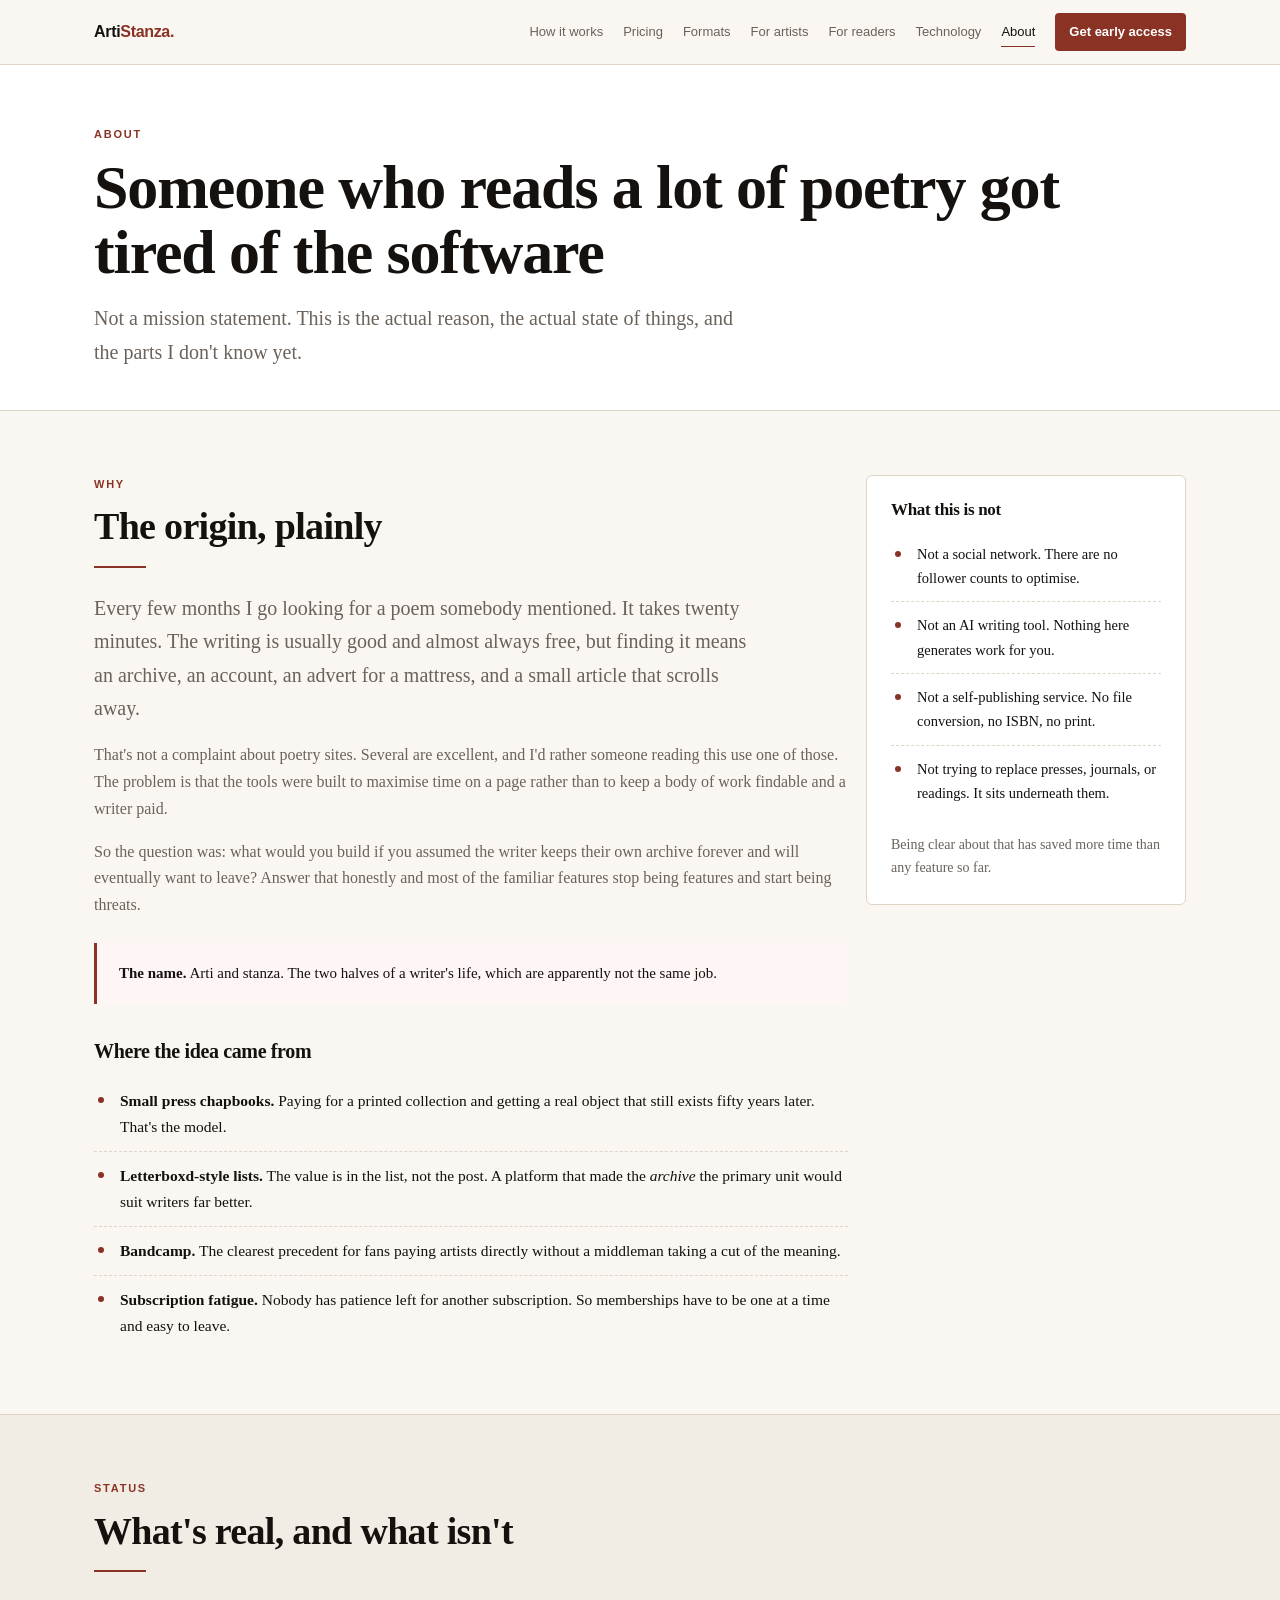
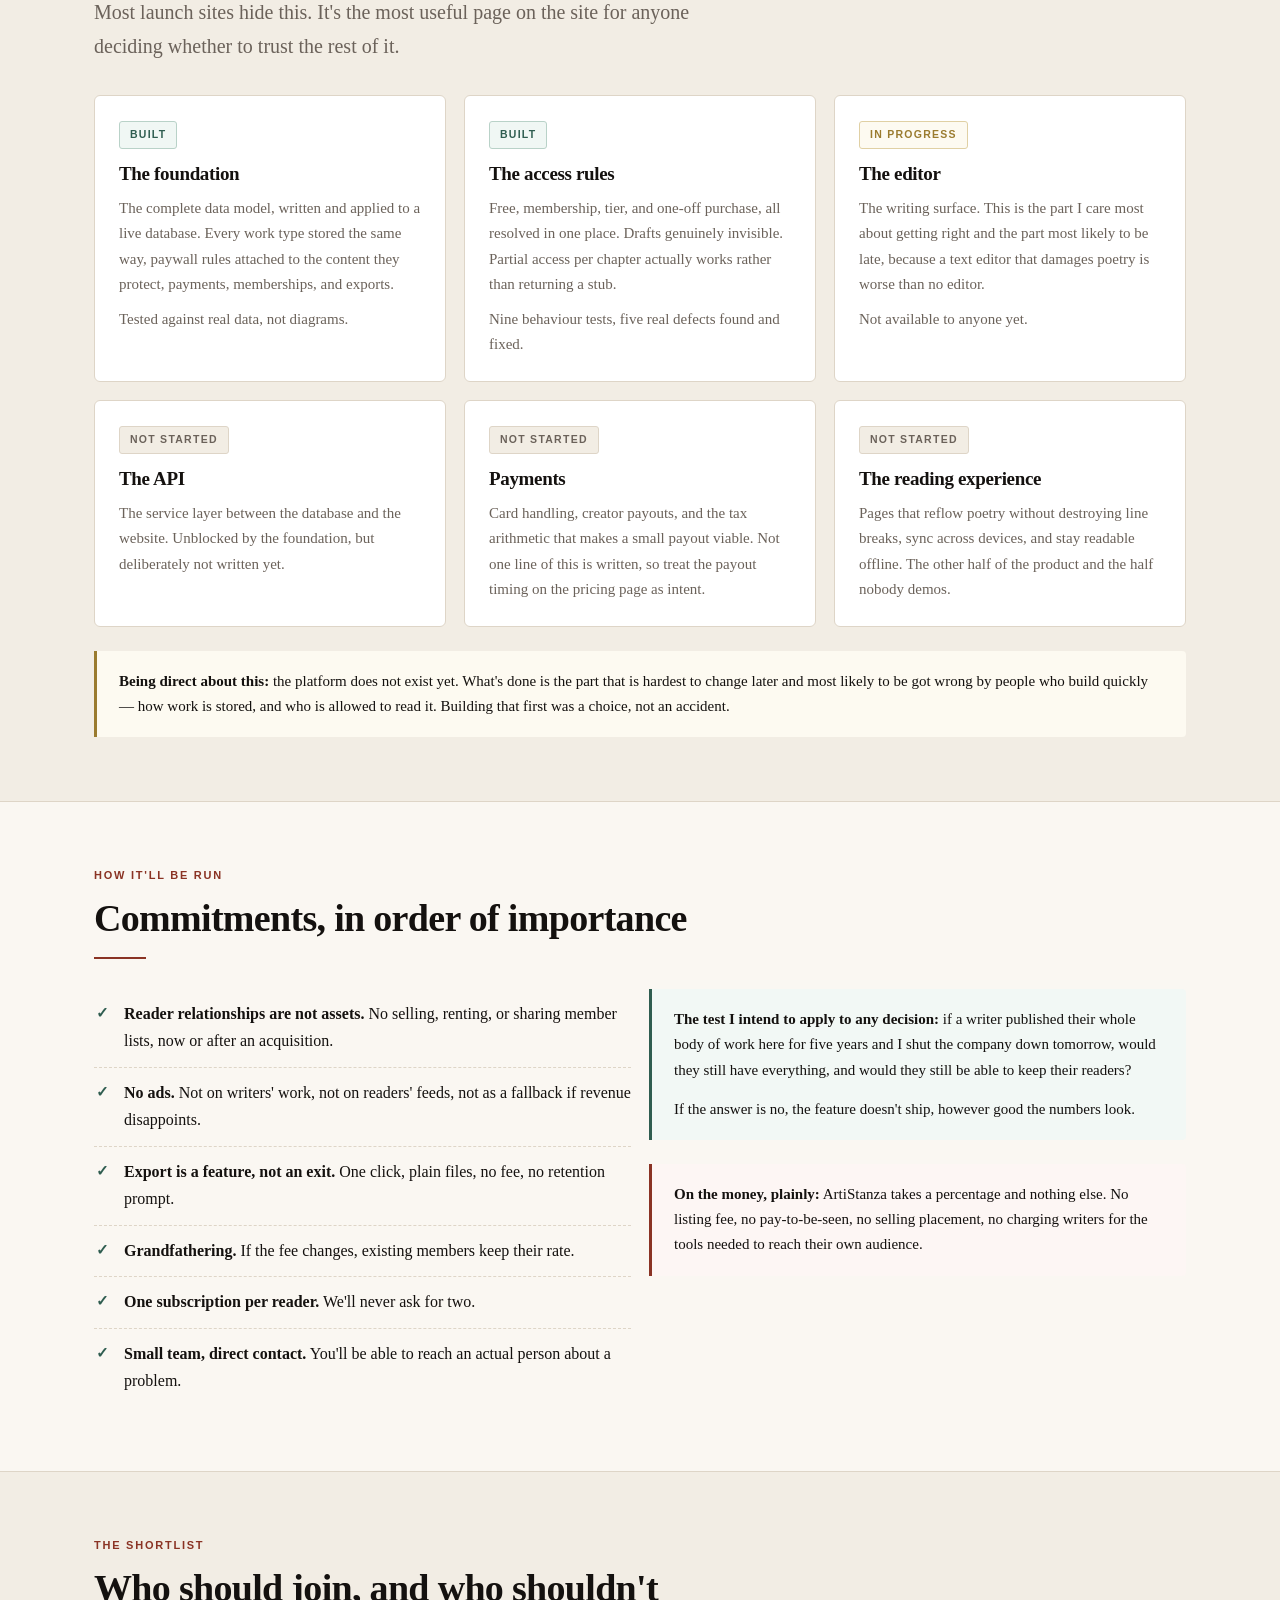
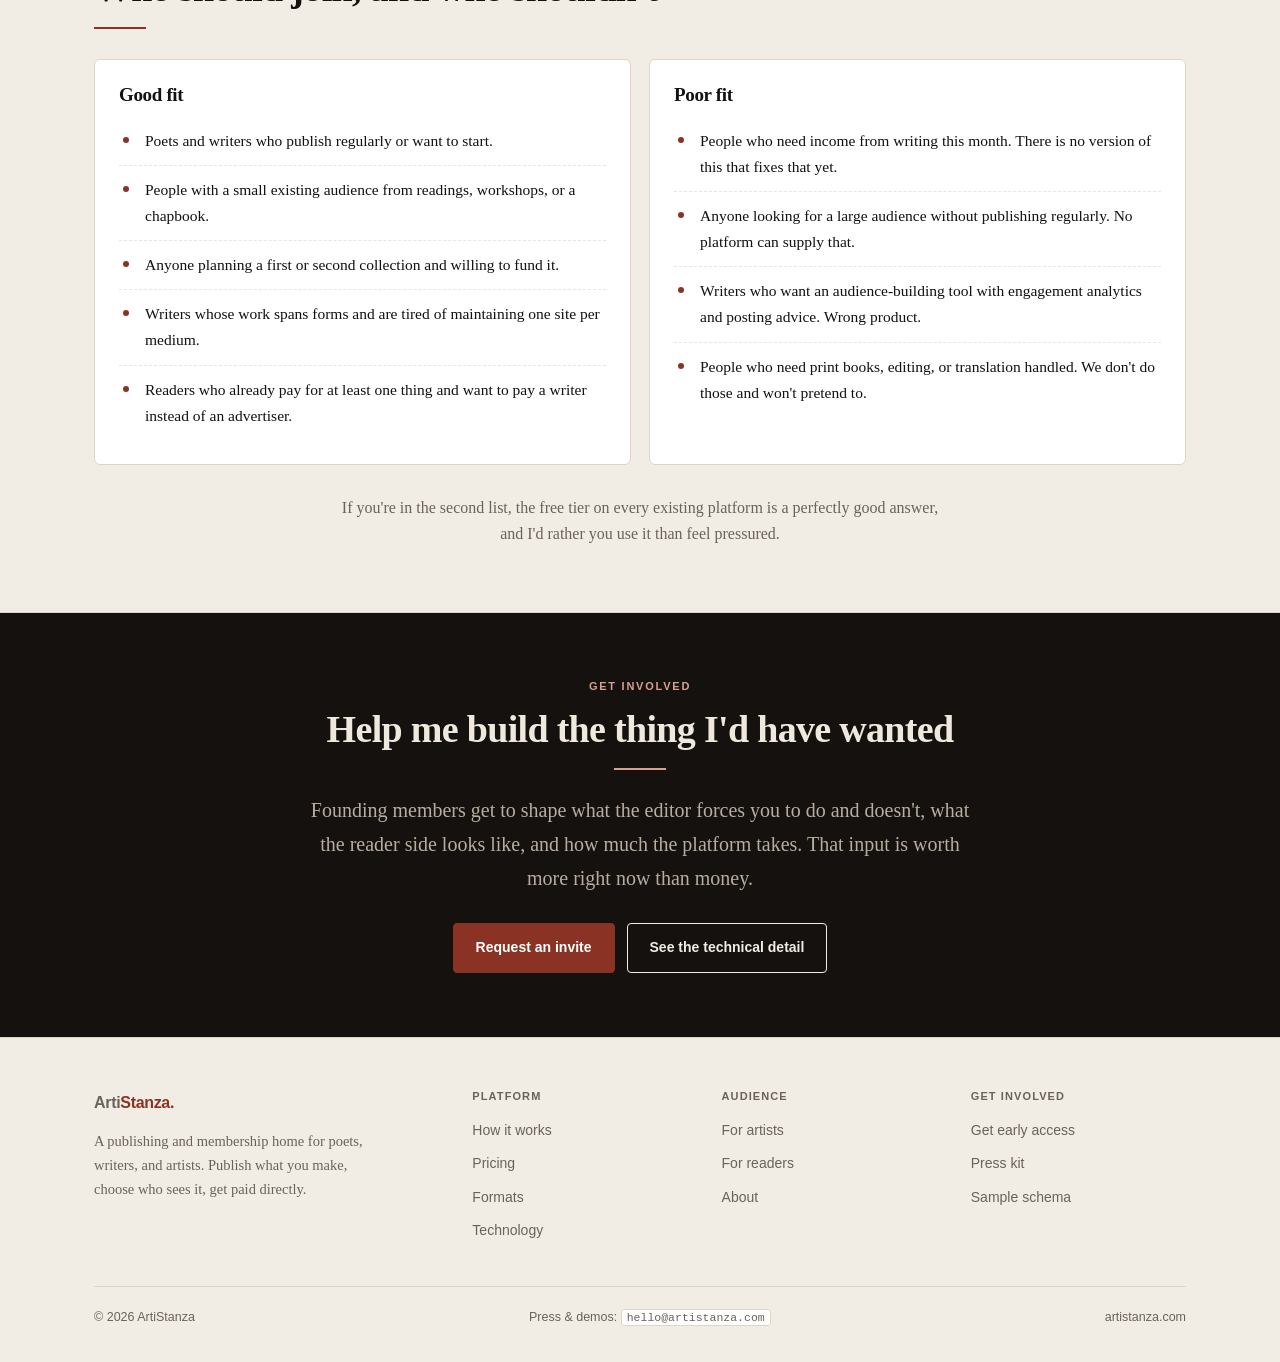
==== about.html @ 1e9b80c8 "upload" ====
<!DOCTYPE html>
<html lang="en">
<head>
<meta charset="utf-8">
<meta name="viewport" content="width=device-width, initial-scale=1">
<title>About — ArtiStanza</title>
<meta name="description" content="Why ArtiStanza exists, what has already been built, and what is not built yet.">
<link rel="stylesheet" href="assets/css/site.css">
<link rel="icon" href="data:image/svg+xml,<svg xmlns='http://www.w3.org/2000/svg' viewBox='0 0 32 32'><rect width='32' height='32' rx='6' fill='%2314110f'/><text x='16' y='23' font-family='Georgia,serif' font-size='20' fill='%23faf7f2' text-anchor='middle'>A</text></svg>">
</head>
<body>
<a class="skip" href="#main">Skip to content</a>

<header class="site-head">
  <div class="wrap head-inner">
    <a class="logo" href="index.html">Arti<span>Stanza</span><span class="dot">.</span></a>
    <button class="nav-toggle" aria-expanded="false" aria-controls="primary-nav">Menu</button>
    <nav class="primary" id="primary-nav" aria-label="Primary">
      <a href="how-it-works.html">How it works</a>
      <a href="pricing.html">Pricing</a>
      <a href="formats.html">Formats</a>
      <a href="for-artists.html">For artists</a>
      <a href="for-readers.html">For readers</a>
      <a href="technology.html">Technology</a>
      <a href="about.html">About</a>
      <a class="nav-cta" href="contact.html">Get early access</a>
    </nav>
  </div>
</header>

<main id="main">

  <section class="page-head">
    <div class="wrap">
      <p class="eyebrow">About</p>
      <h1>Someone who reads a lot of poetry got tired of the software</h1>
      <p class="lede">
        Not a mission statement. This is the actual reason, the actual state of things,
        and the parts I don't know yet.
      </p>
    </div>
  </section>

  <section class="section">
    <div class="wrap">
      <div class="grid g-side">
        <div>
          <p class="eyebrow">Why</p>
          <h2>The origin, plainly</h2>
          <div class="rule"></div>
          <p class="lede">
            Every few months I go looking for a poem somebody mentioned. It takes twenty
            minutes. The writing is usually good and almost always free, but finding it
            means an archive, an account, an advert for a mattress, and a small article
            that scrolls away.
          </p>
          <p class="muted">
            That's not a complaint about poetry sites. Several are excellent, and I'd
            rather someone reading this use one of those. The problem is that the tools
            were built to maximise time on a page rather than to keep a body of work
            findable and a writer paid.
          </p>
          <p class="muted">
            So the question was: what would you build if you assumed the writer keeps
            their own archive forever and will eventually want to leave? Answer that
            honestly and most of the familiar features stop being features and start
            being threats.
          </p>
          <div class="note">
            <p><b>The name.</b> Arti and stanza. The two halves of a writer's life, which
            are apparently not the same job.</p>
          </div>

          <h3 style="margin-top:36px">Where the idea came from</h3>
          <ul class="tight" style="margin-top:14px">
            <li><b>Small press chapbooks.</b> Paying for a printed collection and getting
              a real object that still exists fifty years later. That's the model.</li>
            <li><b>Letterboxd-style lists.</b> The value is in the list, not the post. A
              platform that made the <i>archive</i> the primary unit would suit writers
              far better.</li>
            <li><b>Bandcamp.</b> The clearest precedent for fans paying artists directly
              without a middleman taking a cut of the meaning.</li>
            <li><b>Subscription fatigue.</b> Nobody has patience left for another
              subscription. So memberships have to be one at a time and easy to leave.</li>
          </ul>
        </div>

        <aside class="aside">
          <h3>What this is not</h3>
          <ul class="tight" style="margin-top:10px;font-size:14.5px">
            <li>Not a social network. There are no follower counts to optimise.</li>
            <li>Not an AI writing tool. Nothing here generates work for you.</li>
            <li>Not a self-publishing service. No file conversion, no ISBN, no print.</li>
            <li>Not trying to replace presses, journals, or readings. It sits underneath
              them.</li>
          </ul>
          <p class="small muted" style="margin-top:16px">
            Being clear about that has saved more time than any feature so far.
          </p>
        </aside>
      </div>
    </div>
  </section>

  <!-- ============ STATE OF BUILD ============ -->
  <section class="section section-alt">
    <div class="wrap">
      <p class="eyebrow">Status</p>
      <h2>What's real, and what isn't</h2>
      <div class="rule"></div>
      <p class="lede">
        Most launch sites hide this. It's the most useful page on the site for anyone
        deciding whether to trust the rest of it.
      </p>

      <div class="grid g3" style="margin-top:32px">
        <div class="card">
          <div class="tick done">Built</div>
          <h3>The foundation</h3>
          <p>The complete data model, written and applied to a live database. Every work
             type stored the same way, paywall rules attached to the content they
             protect, payments, memberships, and exports.</p>
          <p class="small muted" style="margin-top:10px">Tested against real data, not
             diagrams.</p>
        </div>
        <div class="card">
          <div class="tick done">Built</div>
          <h3>The access rules</h3>
          <p>Free, membership, tier, and one-off purchase, all resolved in one place.
             Drafts genuinely invisible. Partial access per chapter actually works rather
             than returning a stub.</p>
          <p class="small muted" style="margin-top:10px">Nine behaviour tests, five real
             defects found and fixed.</p>
        </div>
        <div class="card">
          <div class="tick doing">In progress</div>
          <h3>The editor</h3>
          <p>The writing surface. This is the part I care most about getting right and
             the part most likely to be late, because a text editor that damages poetry is
             worse than no editor.</p>
          <p class="small muted" style="margin-top:10px">Not available to anyone yet.</p>
        </div>
        <div class="card">
          <div class="tick todo">Not started</div>
          <h3>The API</h3>
          <p>The service layer between the database and the website. Unblocked by the
             foundation, but deliberately not written yet.</p>
        </div>
        <div class="card">
          <div class="tick todo">Not started</div>
          <h3>Payments</h3>
          <p>Card handling, creator payouts, and the tax arithmetic that makes a small
             payout viable. Not one line of this is written, so treat the payout timing
             on the pricing page as intent.</p>
        </div>
        <div class="card">
          <div class="tick todo">Not started</div>
          <h3>The reading experience</h3>
          <p>Pages that reflow poetry without destroying line breaks, sync across devices,
             and stay readable offline. The other half of the product and the half nobody
             demos.</p>
        </div>
      </div>

      <div class="note gold">
        <p><b>Being direct about this:</b> the platform does not exist yet. What's done
        is the part that is hardest to change later and most likely to be got wrong by
        people who build quickly &mdash; how work is stored, and who is allowed to read
        it. Building that first was a choice, not an accident.</p>
      </div>
    </div>
  </section>

  <!-- ============ PRINCIPLES ============ -->
  <section class="section">
    <div class="wrap">
      <p class="eyebrow">How it'll be run</p>
      <h2>Commitments, in order of importance</h2>
      <div class="rule"></div>
      <div class="grid g2" style="margin-top:30px">
        <div>
          <ul class="rules">
            <li><b>Reader relationships are not assets.</b> No selling, renting, or
              sharing member lists, now or after an acquisition.</li>
            <li><b>No ads.</b> Not on writers' work, not on readers' feeds, not as a
              fallback if revenue disappoints.</li>
            <li><b>Export is a feature, not an exit.</b> One click, plain files, no fee,
              no retention prompt.</li>
            <li><b>Grandfathering.</b> If the fee changes, existing members keep their
              rate.</li>
            <li><b>One subscription per reader.</b> We'll never ask for two.</li>
            <li><b>Small team, direct contact.</b> You'll be able to reach an actual
              person about a problem.</li>
          </ul>
        </div>
        <div>
          <div class="note green" style="margin-top:0">
            <p><b>The test I intend to apply to any decision:</b> if a writer published
            their whole body of work here for five years and I shut the company down
            tomorrow, would they still have everything, and would they still be able to
            keep their readers?</p>
            <p style="margin-top:14px">If the answer is no, the feature doesn't ship,
            however good the numbers look.</p>
          </div>
          <div class="note">
            <p><b>On the money, plainly:</b> ArtiStanza takes a percentage and nothing
            else. No listing fee, no pay-to-be-seen, no selling placement, no charging
            writers for the tools needed to reach their own audience.</p>
          </div>
        </div>
      </div>
    </div>
  </section>

  <!-- ============ WHO THIS IS FOR ============ -->
  <section class="section section-alt">
    <div class="wrap">
      <p class="eyebrow">The shortlist</p>
      <h2>Who should join, and who shouldn't</h2>
      <div class="rule"></div>
      <div class="grid g2" style="margin-top:30px">
        <div class="card">
          <h3>Good fit</h3>
          <ul class="tight" style="margin-top:12px">
            <li>Poets and writers who publish regularly or want to start.</li>
            <li>People with a small existing audience from readings, workshops, or a
              chapbook.</li>
            <li>Anyone planning a first or second collection and willing to fund it.</li>
            <li>Writers whose work spans forms and are tired of maintaining one site per
              medium.</li>
            <li>Readers who already pay for at least one thing and want to pay a writer
              instead of an advertiser.</li>
          </ul>
        </div>
        <div class="card">
          <h3>Poor fit</h3>
          <ul class="tight" style="margin-top:12px">
            <li>People who need income from writing this month. There is no version of
              this that fixes that yet.</li>
            <li>Anyone looking for a large audience without publishing regularly. No
              platform can supply that.</li>
            <li>Writers who want an audience-building tool with engagement analytics and
              posting advice. Wrong product.</li>
            <li>People who need print books, editing, or translation handled. We don't
              do those and won't pretend to.</li>
          </ul>
        </div>
      </div>
      <p class="muted center" style="margin-top:30px;max-width:620px;margin-left:auto;margin-right:auto">
        If you're in the second list, the free tier on every existing platform is a
        perfectly good answer, and I'd rather you use it than feel pressured.
      </p>
    </div>
  </section>

  <!-- ============ CTA ============ -->
  <section class="section section-ink">
    <div class="wrap narrow center">
      <p class="eyebrow" style="justify-content:center">Get involved</p>
      <h2>Help me build the thing I'd have wanted</h2>
      <div class="rule" style="margin-left:auto;margin-right:auto"></div>
      <p class="lede muted" style="margin:0 auto 28px">
        Founding members get to shape what the editor forces you to do and doesn't, what
        the reader side looks like, and how much the platform takes. That input is worth
        more right now than money.
      </p>
      <div class="btn-row" style="justify-content:center">
        <a class="btn" href="contact.html">Request an invite</a>
        <a class="btn ghost" href="technology.html" style="color:#f3ece2;border-color:#f3ece2">See the technical detail</a>
      </div>
    </div>
  </section>

</main>

<footer class="site-foot">
  <div class="wrap">
    <div class="foot-grid">
      <div class="foot-col">
        <a class="logo" href="index.html">Arti<span>Stanza</span><span class="dot">.</span></a>
        <p class="foot-about">
          A publishing and membership home for poets, writers, and artists. Publish what
          you make, choose who sees it, get paid directly.
        </p>
      </div>
      <div class="foot-col">
        <h4>Platform</h4>
        <ul>
          <li><a href="how-it-works.html">How it works</a></li>
          <li><a href="pricing.html">Pricing</a></li>
          <li><a href="formats.html">Formats</a></li>
          <li><a href="technology.html">Technology</a></li>
        </ul>
      </div>
      <div class="foot-col">
        <h4>Audience</h4>
        <ul>
          <li><a href="for-artists.html">For artists</a></li>
          <li><a href="for-readers.html">For readers</a></li>
          <li><a href="about.html">About</a></li>
        </ul>
      </div>
      <div class="foot-col">
        <h4>Get involved</h4>
        <ul>
          <li><a href="contact.html">Get early access</a></li>
          <li><a href="contact.html">Press kit</a></li>
          <li><a href="technology.html">Sample schema</a></li>
        </ul>
      </div>
    </div>
    <div class="foot-bottom">
      <div>&copy; 2026 ArtiStanza</div>
      <div>Press &amp; demos: <span class="kbd">hello@artistanza.com</span></div>
      <div>artistanza.com</div>
    </div>
  </div>
</footer>

<script src="assets/js/site.js"></script>
</body>
</html>
---- assets/css/site.css ----
/* ==========================================================================
   ArtiStanza — shared design system
   One stylesheet for every page. No frameworks, no build step.
   ========================================================================== */

:root {
  --ink:      #14110f;
  --paper:    #faf7f2;
  --paper-2:  #f2ede4;
  --card:     #ffffff;
  --muted:    #6b625a;
  --line:     #ded5c7;
  --line-2:   #ece5d9;
  --accent:   #8a3324;
  --accent-2: #2f5d50;
  --gold:     #9a7b2f;
  --free:     #2f5d50;
  --locked:   #8a3324;

  --serif: "Iowan Old Style", "Palatino Linotype", Palatino, Georgia, "Times New Roman", serif;
  --sans:  "Inter", -apple-system, BlinkMacSystemFont, "Segoe UI", Roboto, Helvetica, Arial, sans-serif;
  --mono:  ui-monospace, "SF Mono", Menlo, Consolas, "Liberation Mono", monospace;

  --wrap: 1140px;
  --shadow: 0 1px 2px rgba(20,17,15,.05), 0 8px 24px rgba(20,17,15,.06);
  --radius: 6px;
}

*, *::before, *::after { box-sizing: border-box; }

html { scroll-behavior: smooth; scroll-padding-top: 84px; }

body {
  margin: 0;
  background: var(--paper);
  color: var(--ink);
  font: 16px/1.68 var(--serif);
  -webkit-font-smoothing: antialiased;
  text-rendering: optimizeLegibility;
}

img { max-width: 100%; height: auto; }

/* ---------- layout ---------- */
.wrap { width: 100%; max-width: var(--wrap); margin: 0 auto; padding: 0 24px; }
.narrow { max-width: 760px; }
.section { padding: 64px 0; }
.section-tight { padding: 40px 0; }
.section-alt { background: var(--paper-2); border-top: 1px solid var(--line); border-bottom: 1px solid var(--line); }
.section-ink { background: var(--ink); color: #efe8dd; }
.section-ink .muted { color: #b8ada0; }

.stack > * + * { margin-top: 18px; }

/* ---------- type ---------- */
h1, h2, h3, h4 { letter-spacing: -.018em; line-height: 1.12; margin: 0 0 12px; }
h1 { font-size: clamp(36px, 5.6vw, 62px); line-height: 1.04; }
h2 { font-size: clamp(27px, 3.3vw, 38px); }
h3 { font-size: 20px; }
h4 { font-size: 16px; }

p { margin: 0 0 16px; }
p:last-child { margin-bottom: 0; }

.lede { font-size: clamp(17px, 2vw, 20px); color: var(--muted); max-width: 66ch; }
.muted { color: var(--muted); }
.small { font-size: 14px; }
.center { text-align: center; }
.mono { font-family: var(--mono); }

.eyebrow {
  font-family: var(--sans);
  font-size: 11px; letter-spacing: .16em; text-transform: uppercase;
  color: var(--accent); font-weight: 700; margin: 0 0 12px;
}
.section-ink .eyebrow { color: #d99f92; }

.rule { height: 2px; width: 52px; background: var(--accent); margin: 18px 0 24px; }
.section-ink .rule { background: #d99f92; }

/* ---------- header ---------- */
.site-head {
  position: sticky; top: 0; z-index: 50;
  background: rgba(250,247,242,.94);
  -webkit-backdrop-filter: blur(10px);
  backdrop-filter: blur(10px);
  border-bottom: 1px solid var(--line);
}
.head-inner { display: flex; align-items: center; gap: 22px; min-height: 64px; }

.logo {
  font-family: var(--sans); font-weight: 800; font-size: 16px;
  letter-spacing: -.02em; color: var(--ink); text-decoration: none; flex: none;
}
.logo span { color: var(--accent); }
.logo .dot { color: var(--accent); }

.primary { display: flex; align-items: center; gap: 20px; margin-left: auto; }
.primary a {
  font-family: var(--sans); font-size: 13px; color: var(--muted);
  text-decoration: none; padding: 4px 0; border-bottom: 1.5px solid transparent;
  white-space: nowrap;
}
.primary a:hover { color: var(--accent); border-bottom-color: var(--accent); }
.primary a[aria-current="page"] { color: var(--ink); border-bottom-color: var(--accent); }
.primary .nav-cta {
  background: var(--accent); color: #fff; font-weight: 600;
  padding: 8px 14px; border-radius: 4px; border-bottom: 0;
}
.primary .nav-cta:hover { background: #712a1d; color: #fff; }

.nav-toggle {
  display: none; margin-left: auto; background: none; cursor: pointer;
  border: 1px solid var(--line); border-radius: 4px; padding: 8px 12px;
  font-family: var(--sans); font-size: 13px; color: var(--ink);
}

@media (max-width: 900px) {
  .nav-toggle { display: block; }
  .primary {
    display: none; position: absolute; left: 0; right: 0; top: 100%;
    flex-direction: column; align-items: stretch; gap: 0;
    background: var(--paper); border-bottom: 1px solid var(--line);
    padding: 8px 24px 16px; box-shadow: var(--shadow);
  }
  .primary.open { display: flex; }
  .primary a { padding: 12px 0; border-bottom: 1px solid var(--line-2); }
  .primary .nav-cta { margin-top: 14px; text-align: center; border: 0; }
  .head-inner { position: relative; }
}

/* ---------- buttons ---------- */
.btn {
  display: inline-block; font-family: var(--sans); font-size: 14px; font-weight: 600;
  background: var(--accent); color: #fff; padding: 12px 22px; border-radius: 4px;
  border: 1px solid var(--accent); text-decoration: none; cursor: pointer;
  transition: background .15s ease;
}
.btn:hover { background: #712a1d; color: #fff; }
.btn.ghost { background: transparent; color: var(--accent); }
.btn.ghost:hover { background: #f7ede9; color: var(--accent); }
.btn.small { font-size: 13px; padding: 8px 15px; }
.btn-row { display: flex; gap: 12px; flex-wrap: wrap; align-items: center; }

/* ---------- hero ---------- */
.hero {
  position: relative; overflow: hidden;
  padding: 84px 0 76px;
  background:
    radial-gradient(1100px 520px at 12% -20%, #fff 0%, transparent 62%),
    linear-gradient(160deg, #fdfbf7 0%, #f3eee5 100%);
  border-bottom: 1px solid var(--line);
}
.hero-inner { position: relative; z-index: 1; max-width: 720px; }
.hero .lede { margin-top: 22px; }
.hero .btn-row { margin-top: 32px; }

.hero-stanza {
  position: absolute; right: 3%; top: 50%; transform: translateY(-50%);
  font-size: 15px; line-height: 2.2; color: var(--line);
  white-space: pre; font-style: italic; user-select: none; pointer-events: none;
  text-align: left;
}
@media (max-width: 1000px) { .hero-stanza { display: none; } }

.badge {
  display: inline-block; font-family: var(--sans); font-size: 11px;
  letter-spacing: .12em; text-transform: uppercase; font-weight: 700;
  color: var(--accent); border: 1px solid currentColor; border-radius: 999px;
  padding: 5px 13px; margin-bottom: 24px;
}

.hero-meta {
  margin-top: 46px; padding-top: 22px; border-top: 1px solid var(--line);
  display: flex; flex-wrap: wrap; gap: 38px;
  font-family: var(--sans); font-size: 13px; color: var(--muted);
}
.hero-meta b { display: block; color: var(--ink); font-size: 14.5px; font-weight: 600; margin-top: 3px; }

/* ---------- page head ---------- */
.page-head { padding: 60px 0 40px; border-bottom: 1px solid var(--line); background: #fff; }
.page-head .lede { margin-top: 18px; }

/* ---------- grids + cards ---------- */
.grid { display: grid; gap: 18px; }
.g2 { grid-template-columns: repeat(2, 1fr); }
.g3 { grid-template-columns: repeat(3, 1fr); }
.g4 { grid-template-columns: repeat(4, 1fr); }
.g-side { grid-template-columns: minmax(0,1fr) 320px; align-items: start; }
@media (max-width: 940px) { .g3, .g4, .g-side { grid-template-columns: 1fr 1fr; } }
@media (max-width: 700px) { .g2, .g3, .g4, .g-side { grid-template-columns: 1fr; } }

.card {
  border: 1px solid var(--line); border-radius: var(--radius);
  padding: 24px; background: var(--card); height: 100%;
}
.card.flat { background: var(--paper); }
.card .num {
  font-family: var(--sans); font-size: 12px; font-weight: 700; color: var(--paper);
  background: var(--ink); width: 26px; height: 26px; border-radius: 50%;
  display: grid; place-items: center; margin-bottom: 14px;
}
.card p { font-size: 15px; color: var(--muted); margin: 0; }
.card h3 { font-size: 19px; }
.card-link { text-decoration: none; color: inherit; display: block; transition: border-color .15s ease, transform .15s ease; }
.card-link:hover { border-color: var(--accent); transform: translateY(-2px); }
.card-more { font-family: var(--sans); font-size: 13px; font-weight: 600; color: var(--accent); margin-top: 14px; display: block; }

/* ---------- lists ---------- */
ul.tight, ol.tight { margin: 0; padding-left: 0; list-style: none; }
ul.tight li, ol.tight li {
  padding: 11px 0 11px 26px; position: relative;
  border-bottom: 1px dashed var(--line); font-size: 15.5px;
}
ul.tight li:last-child, ol.tight li:last-child { border-bottom: 0; }
ul.tight li::before {
  content: ""; position: absolute; left: 4px; top: 20px;
  width: 6px; height: 6px; background: var(--accent); border-radius: 50%;
}
ol.tight { counter-reset: n; }
ol.tight li::before {
  counter-increment: n; content: counter(n);
  position: absolute; left: 0; top: 12px;
  font-family: var(--sans); font-size: 11px; font-weight: 700; color: #fff;
  background: var(--accent); width: 20px; height: 20px; border-radius: 50%;
  display: grid; place-items: center;
}
.section-alt ul.tight li, .card ul.tight li { border-bottom-color: var(--line-2); }
.section-ink ul.tight li { border-bottom-color: rgba(255,255,255,.14); color: #e8e0d5; }
.section-ink ul.tight li::before { background: #d99f92; }
.section-ink ul.tight li b { color: #f3ece2; }

/* ---------- rules (checklist) ---------- */
ul.rules { list-style: none; margin: 0; padding: 0; }
ul.rules li {
  position: relative; padding: 12px 0 12px 30px;
  border-bottom: 1px dashed var(--line); font-size: 16px;
}
ul.rules li:last-child { border-bottom: 0; }
ul.rules li::before {
  content: "\2713"; position: absolute; left: 2px; top: 11px;
  font-family: var(--sans); font-size: 15px; font-weight: 700; color: var(--accent-2);
}

/* ---------- status tick ---------- */
.tick {
  display: inline-block; font-family: var(--sans); font-size: 10.5px; font-weight: 700;
  letter-spacing: .12em; text-transform: uppercase;
  padding: 4px 10px; border-radius: 3px; margin-bottom: 14px;
}
.tick.done  { color: var(--accent-2); background: #f0f7f4; border: 1px solid #b9d2c8; }
.tick.doing { color: var(--gold);     background: #fdfaf1; border: 1px solid #e0d0a4; }
.tick.todo  { color: var(--muted);    background: var(--paper-2); border: 1px solid var(--line); }

/* ---------- pills ---------- */
.pill {
  display: inline-flex; align-items: center; gap: 7px;
  font-family: var(--sans); font-size: 12px; font-weight: 600;
  padding: 5px 11px; border-radius: 999px; border: 1px solid var(--line);
  background: var(--card); color: var(--muted); white-space: nowrap;
}
.pill.free   { color: var(--free);   border-color: #b9d2c8; background: #f0f7f4; }
.pill.locked { color: var(--locked); border-color: #e3c3bc; background: #fbf0ed; }
.pill.member { color: var(--accent-2); border-color: #b9d2c8; background: #f0f7f4; }
.pill.gold   { color: var(--gold); border-color: #e0d0a4; background: #fdfaf1; }
.pill-row { display: flex; gap: 8px; flex-wrap: wrap; }

/* ---------- tables ---------- */
.table-wrap { overflow-x: auto; border: 1px solid var(--line); border-radius: var(--radius); background: var(--card); }
table { width: 100%; border-collapse: collapse; font-family: var(--sans); font-size: 14.5px; min-width: 560px; }
th, td { text-align: left; padding: 14px 16px; border-bottom: 1px solid var(--line-2); vertical-align: top; }
thead th {
  font-size: 11.5px; letter-spacing: .09em; text-transform: uppercase;
  color: var(--muted); border-bottom: 2px solid var(--line); background: var(--paper);
  white-space: nowrap;
}
tbody th { font-weight: 600; }
tbody tr:last-child th, tbody tr:last-child td { border-bottom: 0; }
td.yes { color: var(--accent-2); font-weight: 600; }
td.no  { color: #b3a99c; }

/* ---------- pricing ---------- */
.tiers { display: grid; grid-template-columns: repeat(3, 1fr); gap: 16px; }
@media (max-width: 900px) { .tiers { grid-template-columns: 1fr; } }
.tier {
  border: 1px solid var(--line); border-radius: var(--radius);
  padding: 28px 26px; background: var(--card); position: relative;
  display: flex; flex-direction: column;
}
.tier.featured { border-color: var(--accent); box-shadow: var(--shadow); }
.tier.featured::before {
  content: "Most chosen"; position: absolute; top: -11px; left: 22px;
  background: var(--accent); color: #fff; font-family: var(--sans);
  font-size: 10px; letter-spacing: .1em; text-transform: uppercase;
  padding: 4px 10px; border-radius: 3px; font-weight: 700;
}
.tier .price { font-size: 36px; letter-spacing: -.025em; margin: 10px 0 2px; }
.tier .price small { font-size: 14px; color: var(--muted); letter-spacing: 0; }
.tier .price-note { font-size: 14px; color: var(--muted); margin: 0 0 4px; }
.tier ul {
  margin: 18px 0 0; padding: 0; list-style: none;
  font-family: var(--sans); font-size: 14px; color: var(--muted); flex: 1;
}
.tier ul li { padding: 6px 0 6px 22px; position: relative; }
.tier ul li::before { content: "\2713"; position: absolute; left: 0; color: var(--accent-2); font-weight: 700; }
.tier .btn { margin-top: 22px; text-align: center; }

/* ---------- stats ---------- */
.stats { display: grid; grid-template-columns: repeat(4, 1fr); gap: 14px; }
@media (max-width: 760px) { .stats { grid-template-columns: repeat(2, 1fr); } }
.stat { text-align: center; padding: 24px 12px; }
.stat .v { font-size: clamp(30px, 4vw, 42px); letter-spacing: -.03em; color: var(--accent); }
.section-ink .stat .v { color: #d99f92; }
.stat .k {
  font-family: var(--sans); font-size: 11px; letter-spacing: .09em;
  text-transform: uppercase; color: var(--muted); margin-top: 6px;
}

/* ---------- vs comparison ---------- */
.vs { display: grid; grid-template-columns: repeat(2, 1fr); border: 1px solid var(--line); border-radius: var(--radius); overflow: hidden; }
@media (max-width: 800px) { .vs { grid-template-columns: 1fr; } }
.vs > div { padding: 28px 30px; }
.vs .old { background: var(--paper-2); }
.vs .new { background: var(--card); border-left: 1px solid var(--line); }
.vs h3 {
  font-family: var(--sans); font-size: 12px; letter-spacing: .09em;
  text-transform: uppercase; color: var(--muted); margin-bottom: 12px;
}
.vs ul.tight li { font-size: 15px; }
.vs .old ul.tight li::before { background: #b3a99c; }

/* ---------- code ---------- */
pre {
  background: #1c1917; color: #e7e1d9; padding: 20px 22px; border-radius: var(--radius);
  overflow-x: auto; font-family: var(--mono); font-size: 13px; line-height: 1.72; margin: 0;
}
pre .c { color: #9a9086; font-style: italic; }
pre .k { color: #d99f92; }
pre .s { color: #a8c5a5; }
code { font-family: var(--mono); font-size: .9em; }
:not(pre) > code {
  background: var(--paper-2); padding: 2px 6px; border-radius: 3px;
  border: 1px solid var(--line); white-space: nowrap;
}

/* ---------- note / callout ---------- */
.note {
  border-left: 3px solid var(--accent); background: #fdf6f4;
  padding: 18px 22px; border-radius: 0 4px 4px 0; margin-top: 24px;
}
.note.gold { border-left-color: var(--gold); background: #fdfaf1; }
.note.green { border-left-color: var(--accent-2); background: #f2f8f5; }
.note p { font-size: 15px; margin-bottom: 0; }
.note p + p { margin-top: 10px; }
.note b { font-weight: 600; }

/* ---------- mock UI ---------- */
.mock { border: 1px solid var(--line); border-radius: var(--radius); overflow: hidden; background: var(--paper); height: 100%; }
.mock-bar {
  background: var(--ink); color: #efe8dd; font-family: var(--sans);
  font-size: 12.5px; padding: 11px 15px; display: flex; gap: 12px; align-items: center;
}
.mock-bar .spacer { flex: 1; }
.mock-body { padding: 16px; }
.post { background: var(--card); border: 1px solid var(--line); border-radius: 5px; padding: 16px 18px; margin-bottom: 12px; }
.post:last-child { margin-bottom: 0; }
.post.locked { background: repeating-linear-gradient(-45deg, #fff, #fff 10px, #fbf7f1 10px, #fbf7f1 20px); }
.post-head { display: flex; align-items: center; gap: 10px; margin-bottom: 8px; font-family: var(--sans); font-size: 13px; }
.avatar {
  width: 30px; height: 30px; border-radius: 50%; background: var(--accent); color: #fff;
  display: grid; place-items: center; font-size: 12px; font-weight: 700;
  font-family: var(--sans); flex: none;
}
.post-title { font-size: 17px; margin: 0 0 6px; }
.post-body { margin: 0; font-size: 15px; color: var(--muted); }
.poem { font-style: italic; white-space: pre-line; line-height: 1.85; font-size: 15.5px; color: var(--ink); margin: 0; }
.lockbar {
  margin-top: 12px; padding-top: 12px; border-top: 1px dashed var(--line);
  display: flex; align-items: center; gap: 12px; flex-wrap: wrap;
  font-family: var(--sans); font-size: 13px; color: var(--locked);
}
.post-foot { margin-top: 12px; font-family: var(--sans); font-size: 12.5px; color: var(--muted); }

/* ---------- FAQ ---------- */
.faq { border-top: 1px solid var(--line); }
.faq details { border-bottom: 1px solid var(--line); }
.faq summary {
  font-family: var(--sans); font-size: 16px; font-weight: 600;
  padding: 18px 34px 18px 0; cursor: pointer; list-style: none; position: relative;
}
.faq summary::-webkit-details-marker { display: none; }
.faq summary::after {
  content: "+"; position: absolute; right: 6px; top: 16px;
  font-size: 20px; color: var(--accent); font-weight: 400;
}
.faq details[open] summary::after { content: "\2212"; }
.faq details[open] summary { color: var(--accent); }
.faq .answer { padding: 0 0 20px; color: var(--muted); max-width: 72ch; }

/* ---------- roadmap ---------- */
.phase { border-left: 2px solid var(--line); padding: 0 0 28px 26px; position: relative; }
.phase:last-child { padding-bottom: 0; }
.phase::before {
  content: ""; position: absolute; left: -7px; top: 6px; width: 12px; height: 12px;
  border-radius: 50%; background: var(--paper); border: 2px solid var(--line);
}
.phase.now::before { background: var(--accent); border-color: var(--accent); }
.phase.done::before { background: var(--accent-2); border-color: var(--accent-2); }
.phase h3 { font-family: var(--sans); font-size: 15px; margin-bottom: 2px; }
.phase .when {
  font-family: var(--sans); font-size: 11px; letter-spacing: .1em;
  text-transform: uppercase; color: var(--accent); font-weight: 700;
}
.phase.done .when { color: var(--accent-2); }
.phase p { margin: 8px 0 0; font-size: 15px; color: var(--muted); }

/* ---------- form ---------- */
.form { max-width: 620px; }
.field { margin-bottom: 20px; }
.field label {
  display: block; font-family: var(--sans); font-size: 13px; font-weight: 600;
  margin-bottom: 6px;
}
.field .hint { font-weight: 400; color: var(--muted); font-size: 12.5px; }
.field input, .field select, .field textarea {
  width: 100%; font-family: var(--sans); font-size: 15px;
  padding: 11px 13px; border: 1px solid var(--line); border-radius: 4px;
  background: var(--card); color: var(--ink);
}
.field input:focus, .field select:focus, .field textarea:focus {
  outline: 2px solid rgba(138,51,36,.35); outline-offset: 0; border-color: var(--accent);
}
.field textarea { min-height: 120px; resize: vertical; }
.choice { display: flex; gap: 10px; align-items: flex-start; margin-bottom: 10px; font-size: 15px; }
.choice input { margin-top: 5px; flex: none; }

/* ---------- sidebar / aside ---------- */
.aside { border: 1px solid var(--line); border-radius: var(--radius); padding: 24px; background: var(--card); }
.aside.sticky { position: sticky; top: 84px; }
.aside h3 { font-size: 17px; }
.aside ul.tight li { font-size: 14.5px; }

.toc { list-style: none; margin: 0; padding: 0; font-family: var(--sans); font-size: 14px; }
.toc li { padding: 7px 0; border-bottom: 1px solid var(--line-2); }
.toc li:last-child { border-bottom: 0; }
.toc a { color: var(--muted); text-decoration: none; }
.toc a:hover { color: var(--accent); }

/* ---------- quote ---------- */
.quote {
  font-size: clamp(19px, 2.4vw, 25px); font-style: italic; line-height: 1.5;
  color: var(--ink); max-width: 34ch; margin: 0;
}
.quote-cite { font-family: var(--sans); font-style: normal; font-size: 13px; color: var(--muted); margin-top: 18px; }
.section-ink .quote { color: #f3ece2; }

/* ---------- footer ---------- */
.site-foot {
  border-top: 1px solid var(--line); background: var(--paper-2);
  padding: 52px 0 34px; margin-top: 0;
}
.foot-grid { display: grid; grid-template-columns: 1.6fr repeat(3, 1fr); gap: 34px; }
@media (max-width: 800px) { .foot-grid { grid-template-columns: 1fr 1fr; } }
@media (max-width: 520px) { .foot-grid { grid-template-columns: 1fr; } }
.foot-col h4 {
  font-family: var(--sans); font-size: 11px; letter-spacing: .1em;
  text-transform: uppercase; color: var(--muted); margin: 0 0 12px;
}
.foot-col ul { list-style: none; margin: 0; padding: 0; font-family: var(--sans); font-size: 14px; }
.foot-col li { padding: 5px 0; }
.foot-col a { color: var(--muted); text-decoration: none; }
.foot-col a:hover { color: var(--accent); }
.foot-about { font-size: 14.5px; color: var(--muted); max-width: 38ch; margin-top: 12px; }
.foot-bottom {
  margin-top: 38px; padding-top: 20px; border-top: 1px solid var(--line);
  display: flex; justify-content: space-between; gap: 16px; flex-wrap: wrap;
  font-family: var(--sans); font-size: 12.5px; color: var(--muted);
}
.kbd {
  font-family: var(--mono); font-size: 11.5px; border: 1px solid var(--line);
  background: var(--card); border-radius: 3px; padding: 1px 5px;
}

/* ---------- misc ---------- */
.skip {
  position: absolute; left: -9999px; top: 0; background: var(--ink); color: #fff;
  padding: 12px 18px; z-index: 100; font-family: var(--sans); font-size: 14px;
}
.skip:focus { left: 0; }
:focus-visible { outline: 2px solid var(--accent); outline-offset: 2px; }
hr.rule-thin { border: 0; border-top: 1px solid var(--line); margin: 44px 0; }
details:not(.faq) > summary { cursor: pointer; }
.tag-list { display: flex; flex-wrap: wrap; gap: 8px; }
.nowrap { white-space: nowrap; }

@media (prefers-reduced-motion: reduce) {
  html { scroll-behavior: auto; }
  * { transition: none !important; animation: none !important; }
}

@media print {
  .site-head, .site-foot, .nav-toggle { display: none; }
  body { background: #fff; }
  .slide, .card, .tier, .mock, .table-wrap { break-inside: avoid; }
  a[href^="http"]::after { content: " (" attr(href) ")"; font-size: 11px; color: #666; }
}
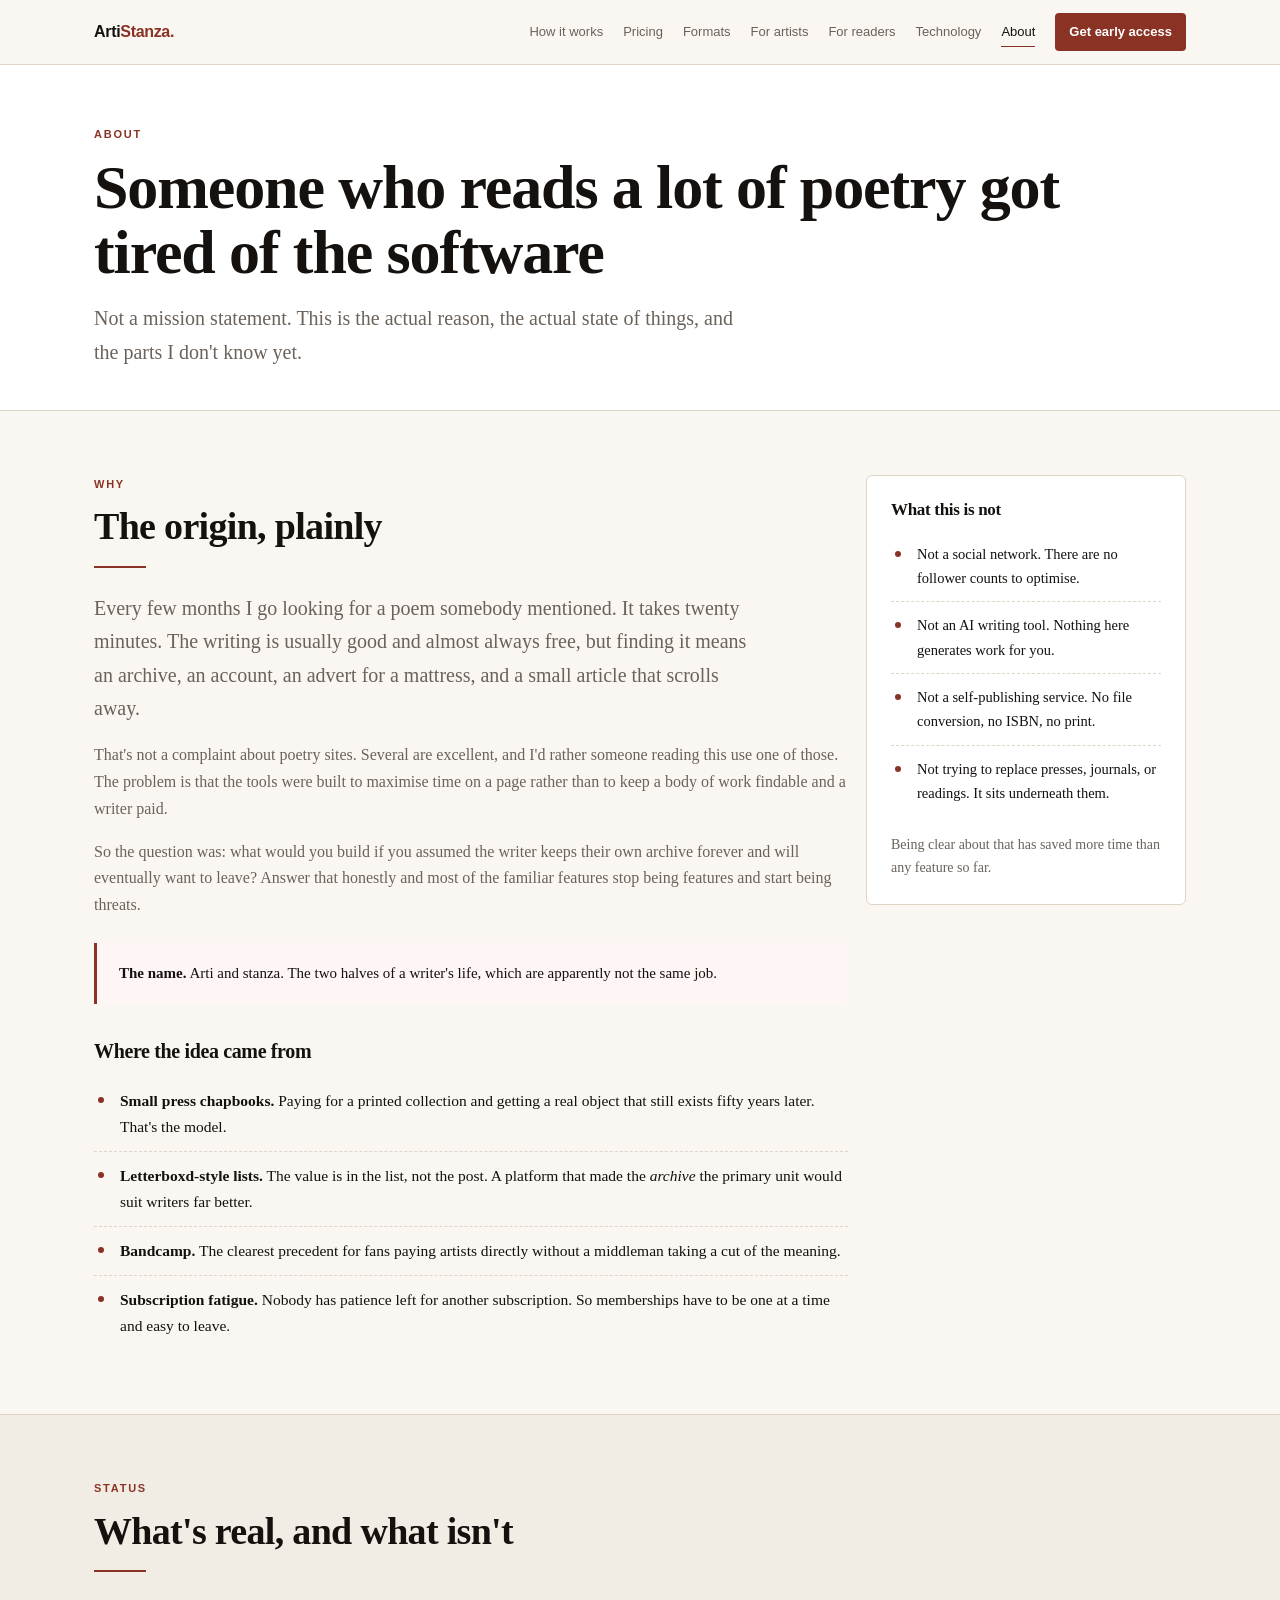
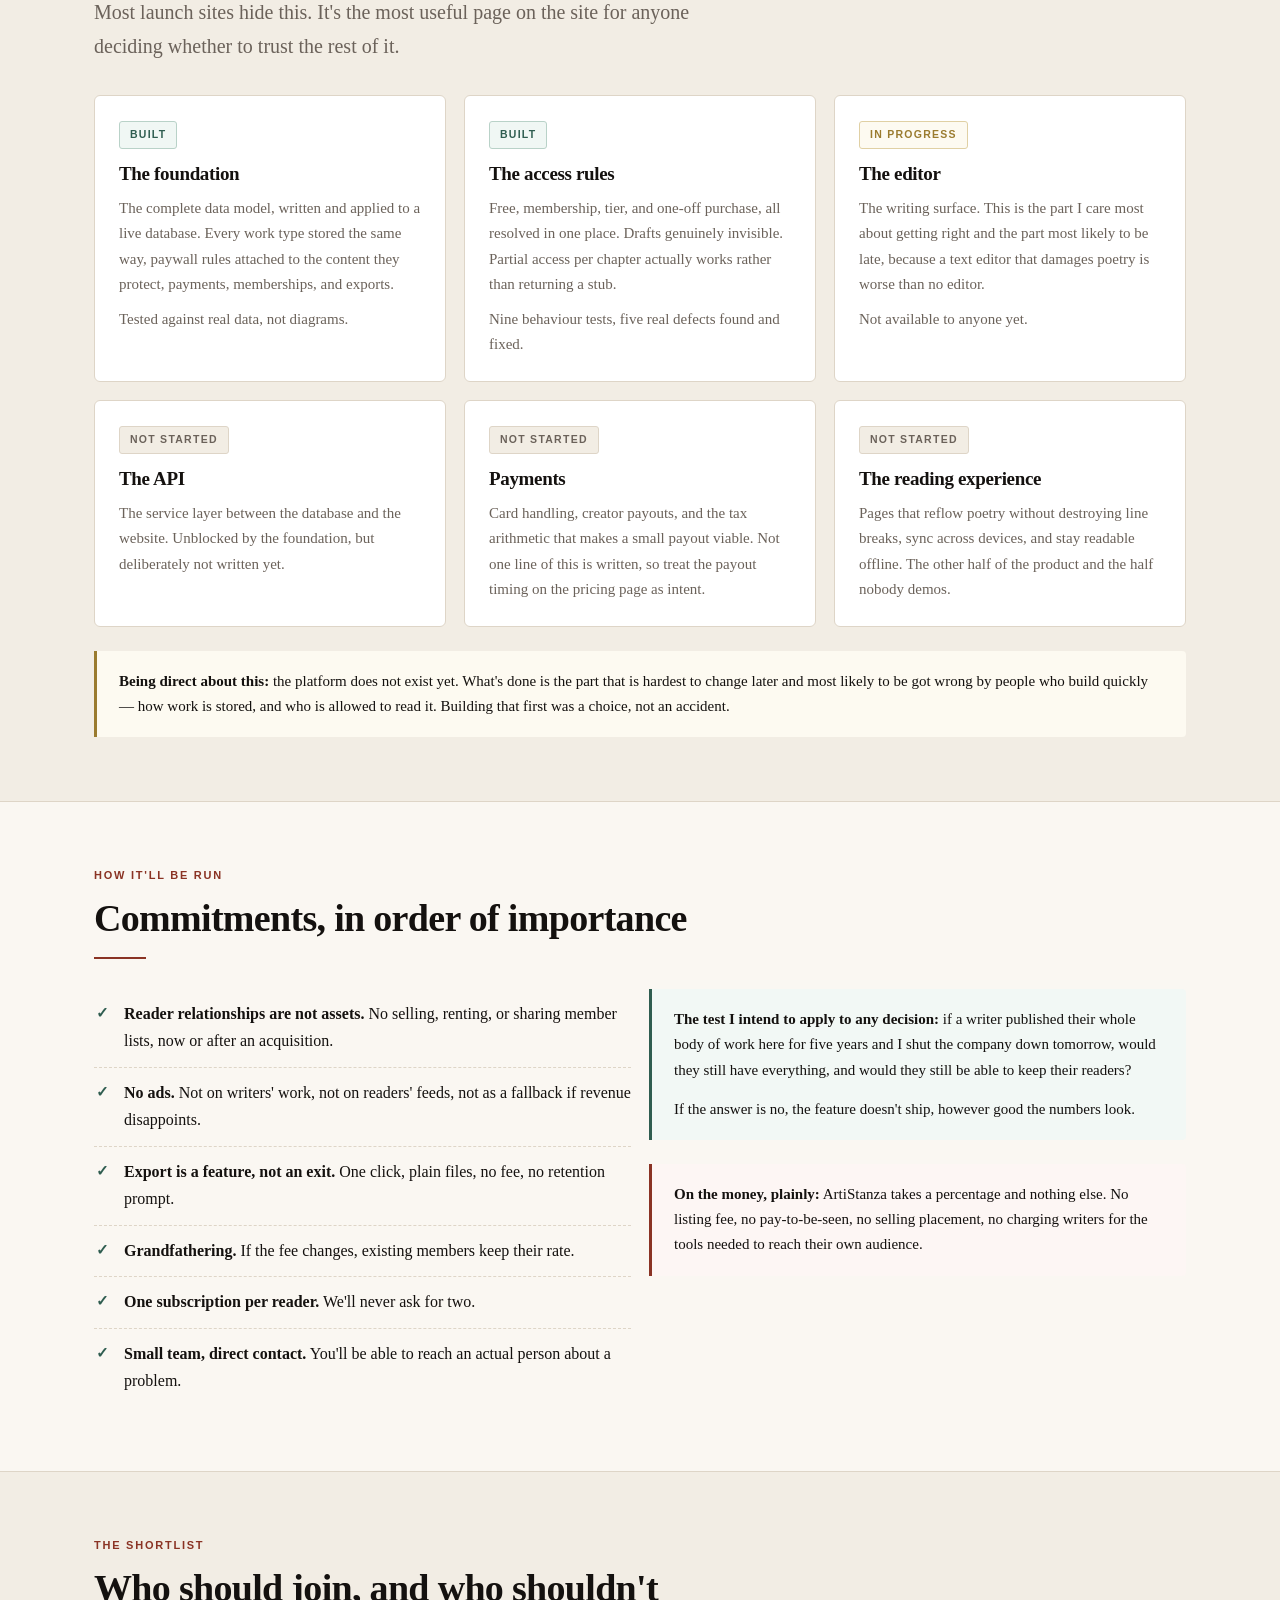
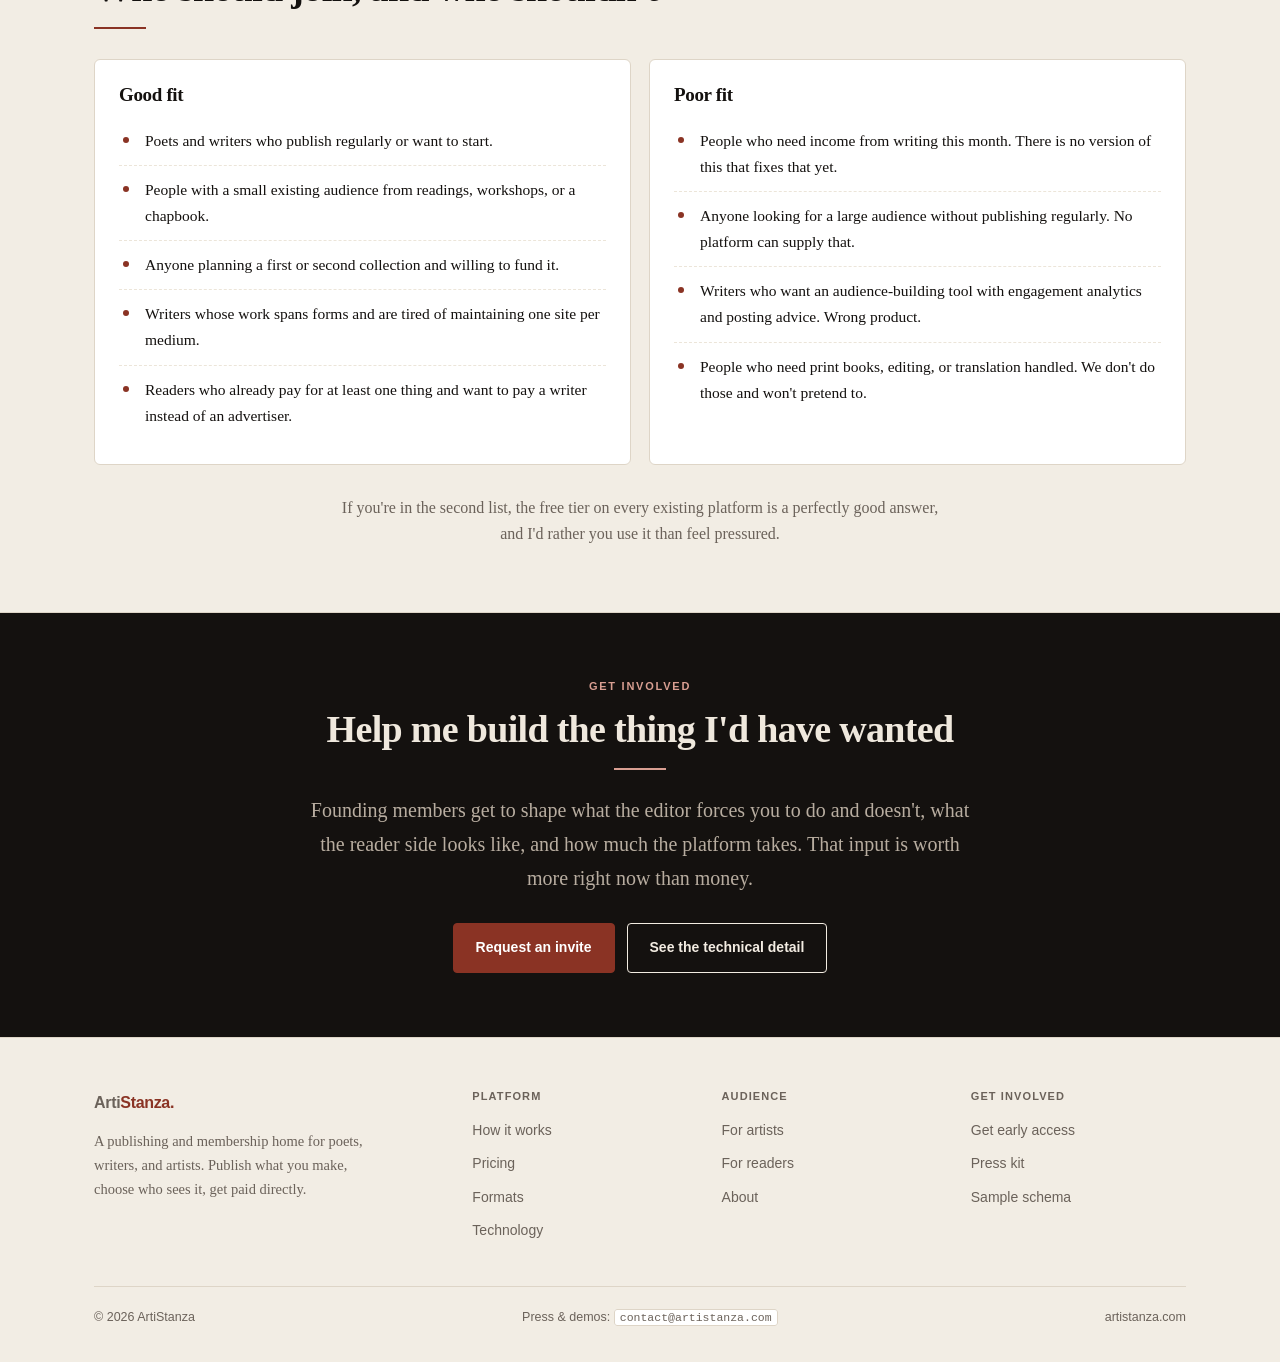
==== commit 39f943bc: "." ====
--- a/about.html
+++ b/about.html
@@ -311,7 +311,7 @@
     </div>
     <div class="foot-bottom">
       <div>&copy; 2026 ArtiStanza</div>
-      <div>Press &amp; demos: <span class="kbd">hello@artistanza.com</span></div>
+      <div>Press &amp; demos: <span class="kbd">contact@artistanza.com</span></div>
       <div>artistanza.com</div>
     </div>
   </div>
